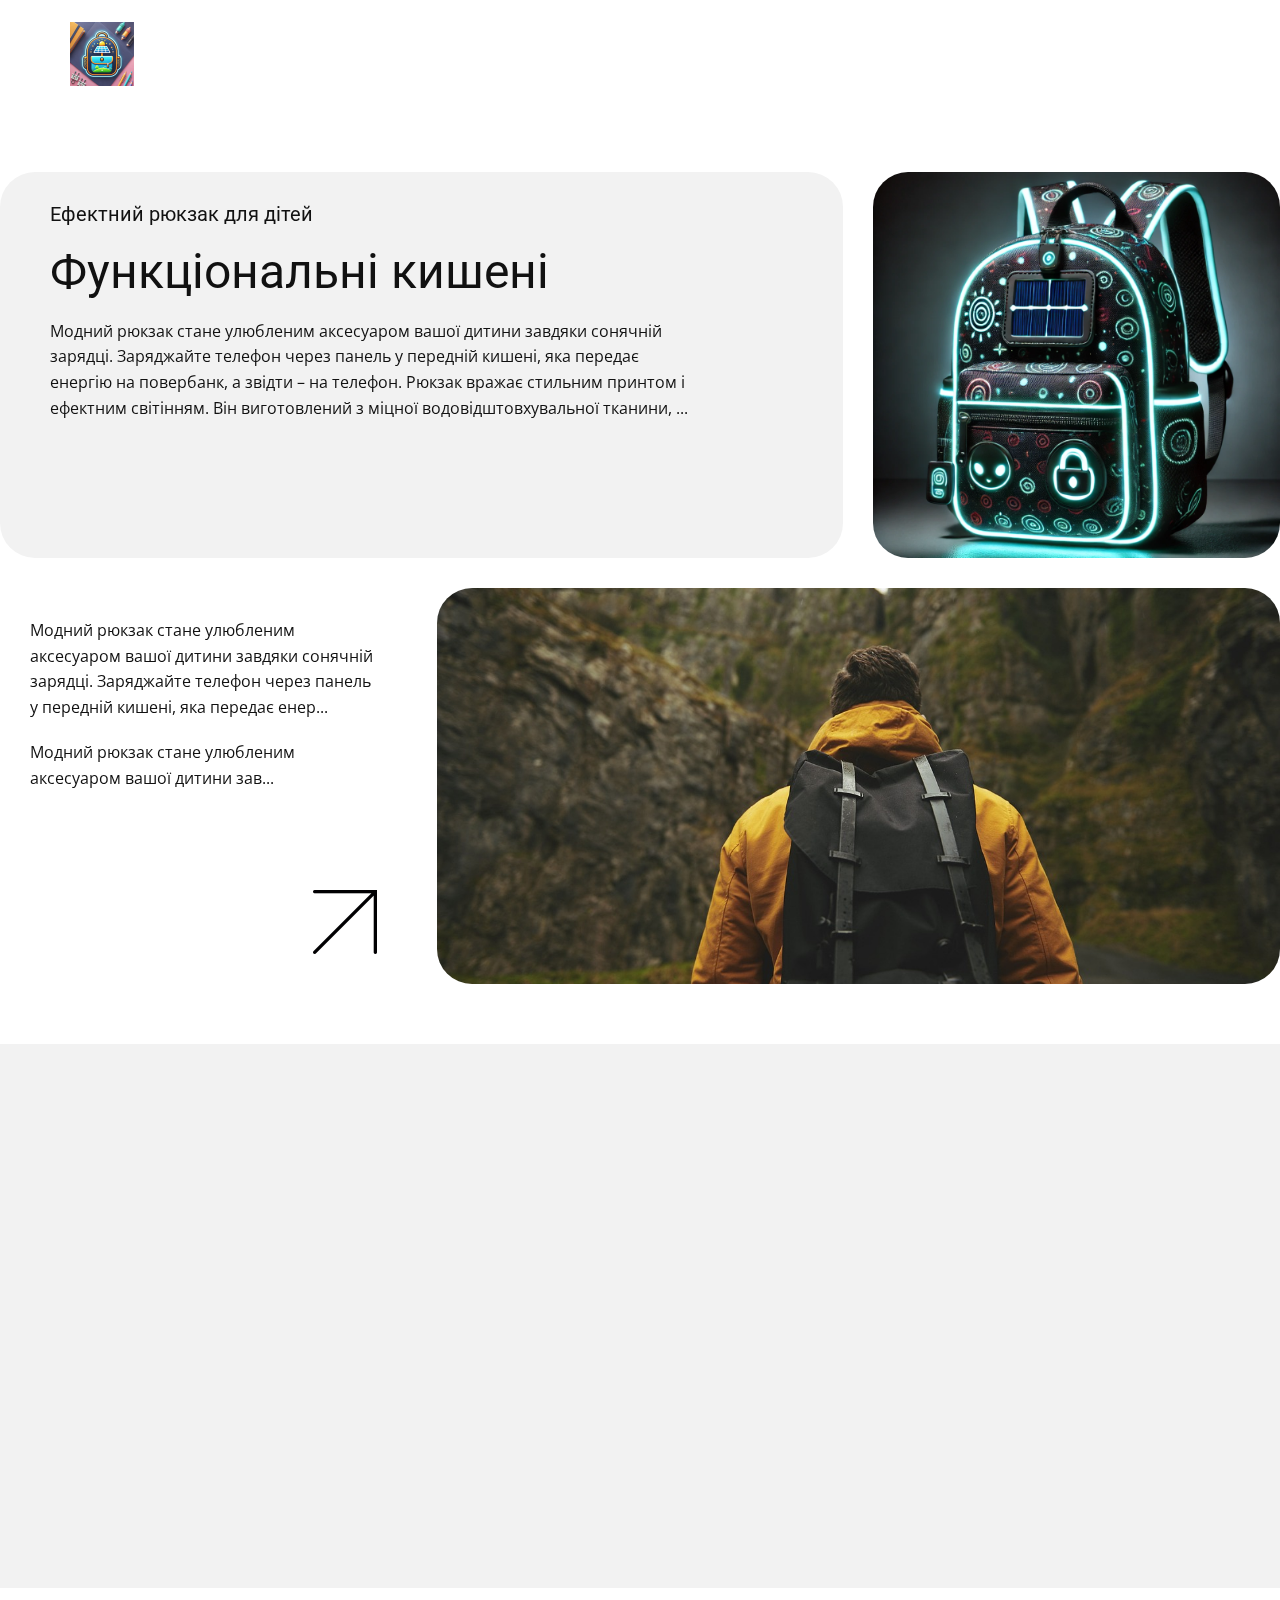
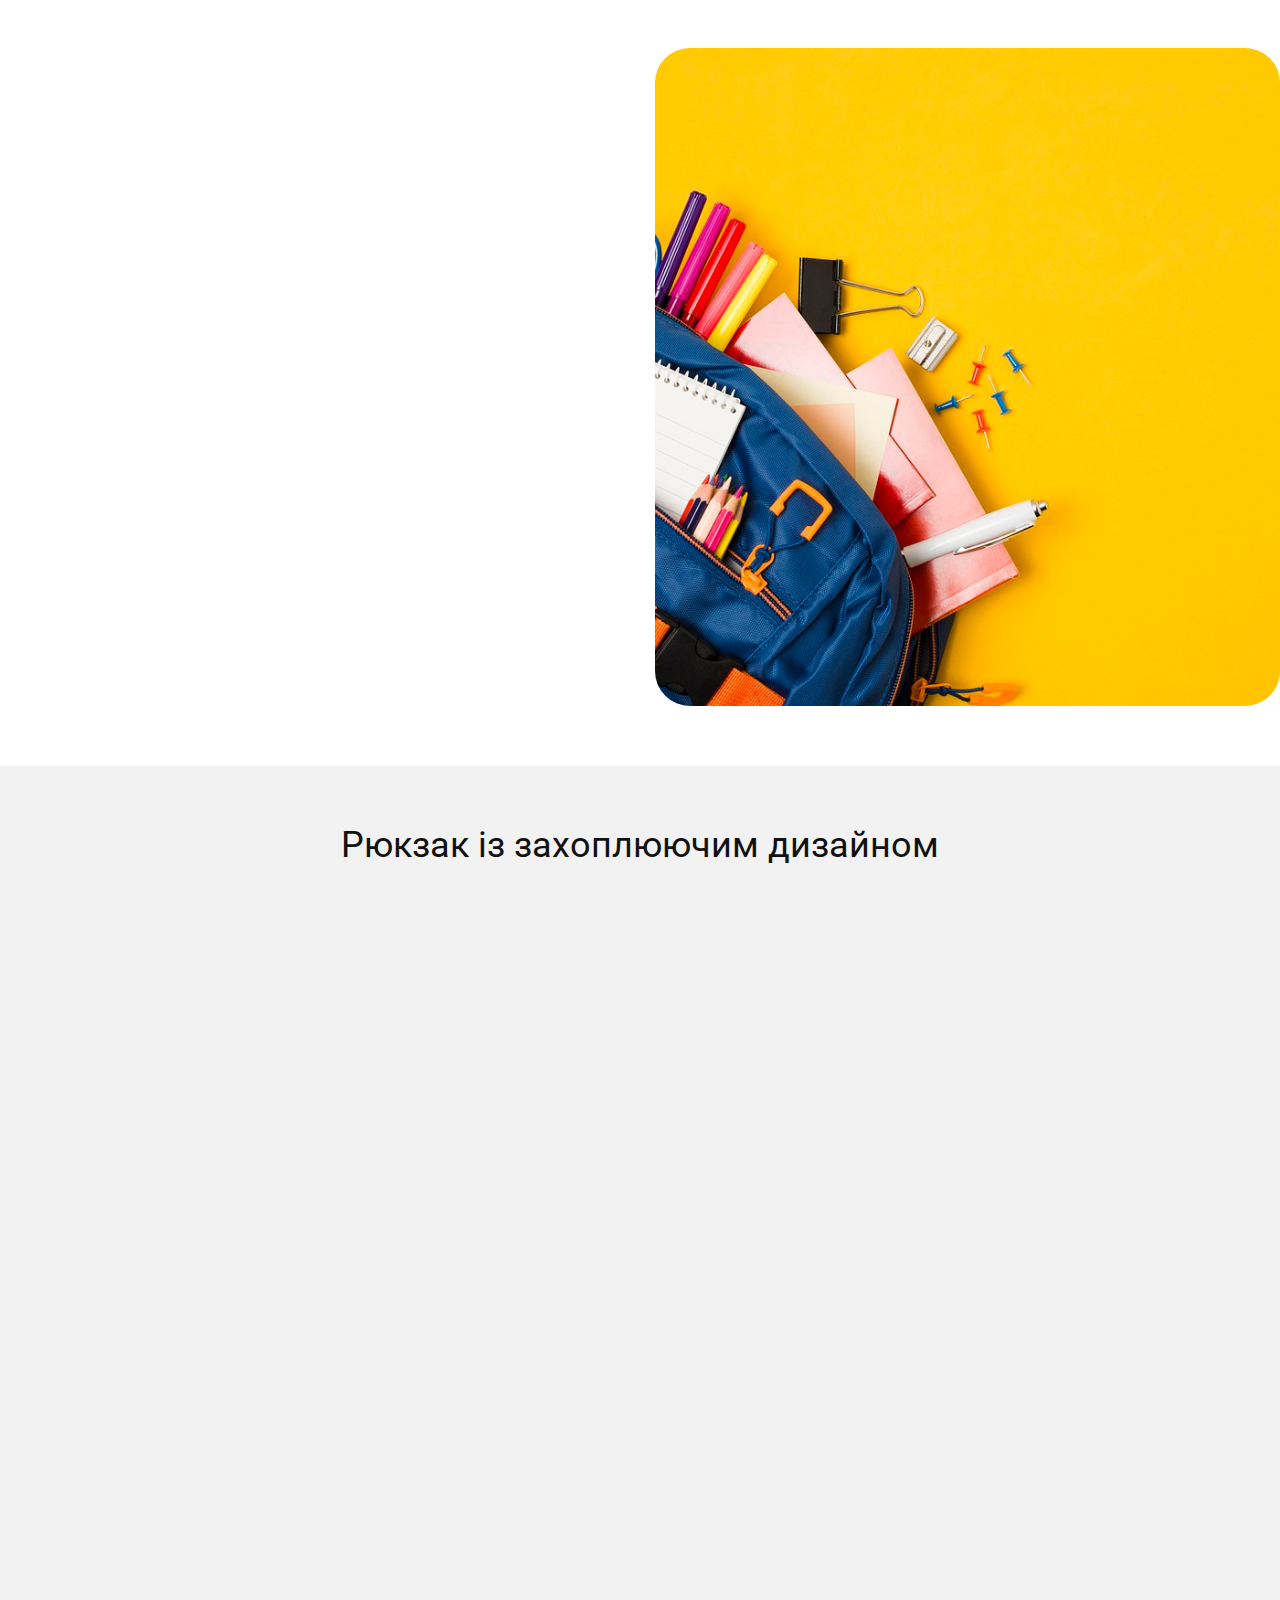
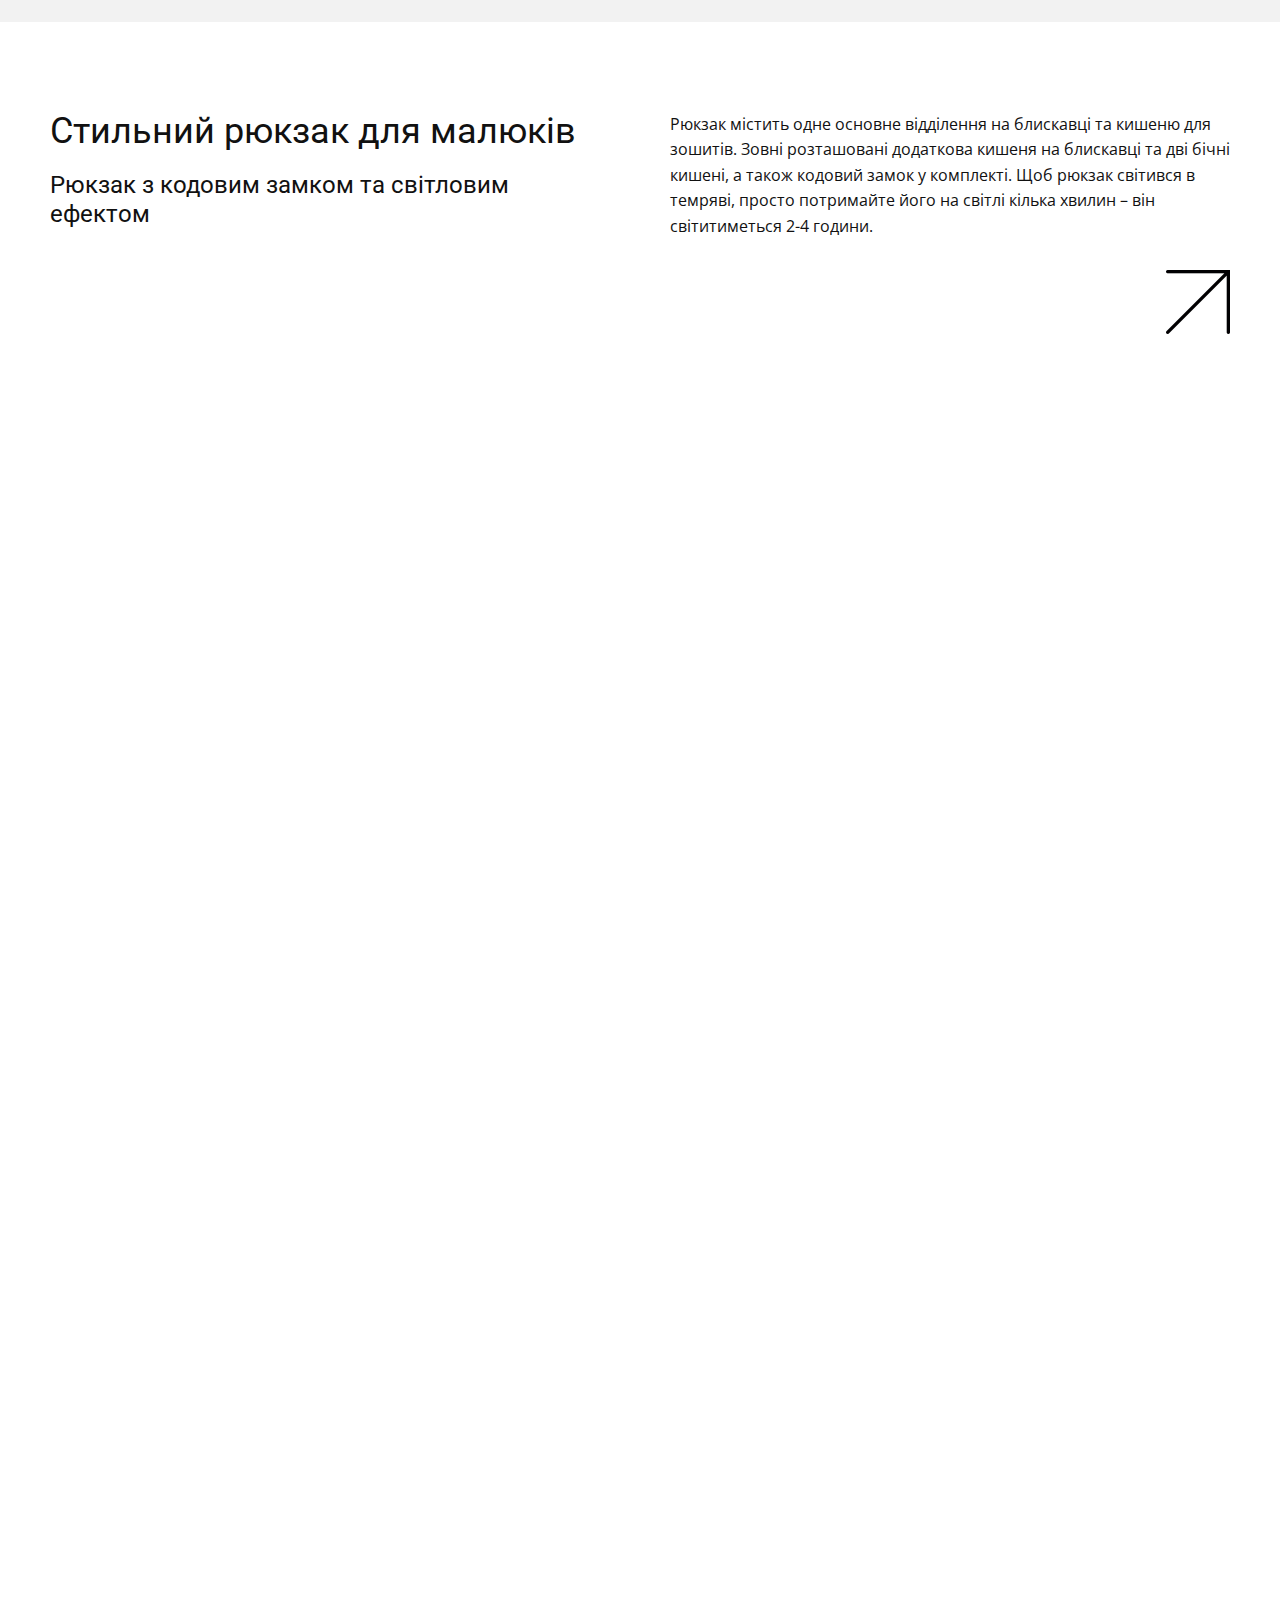
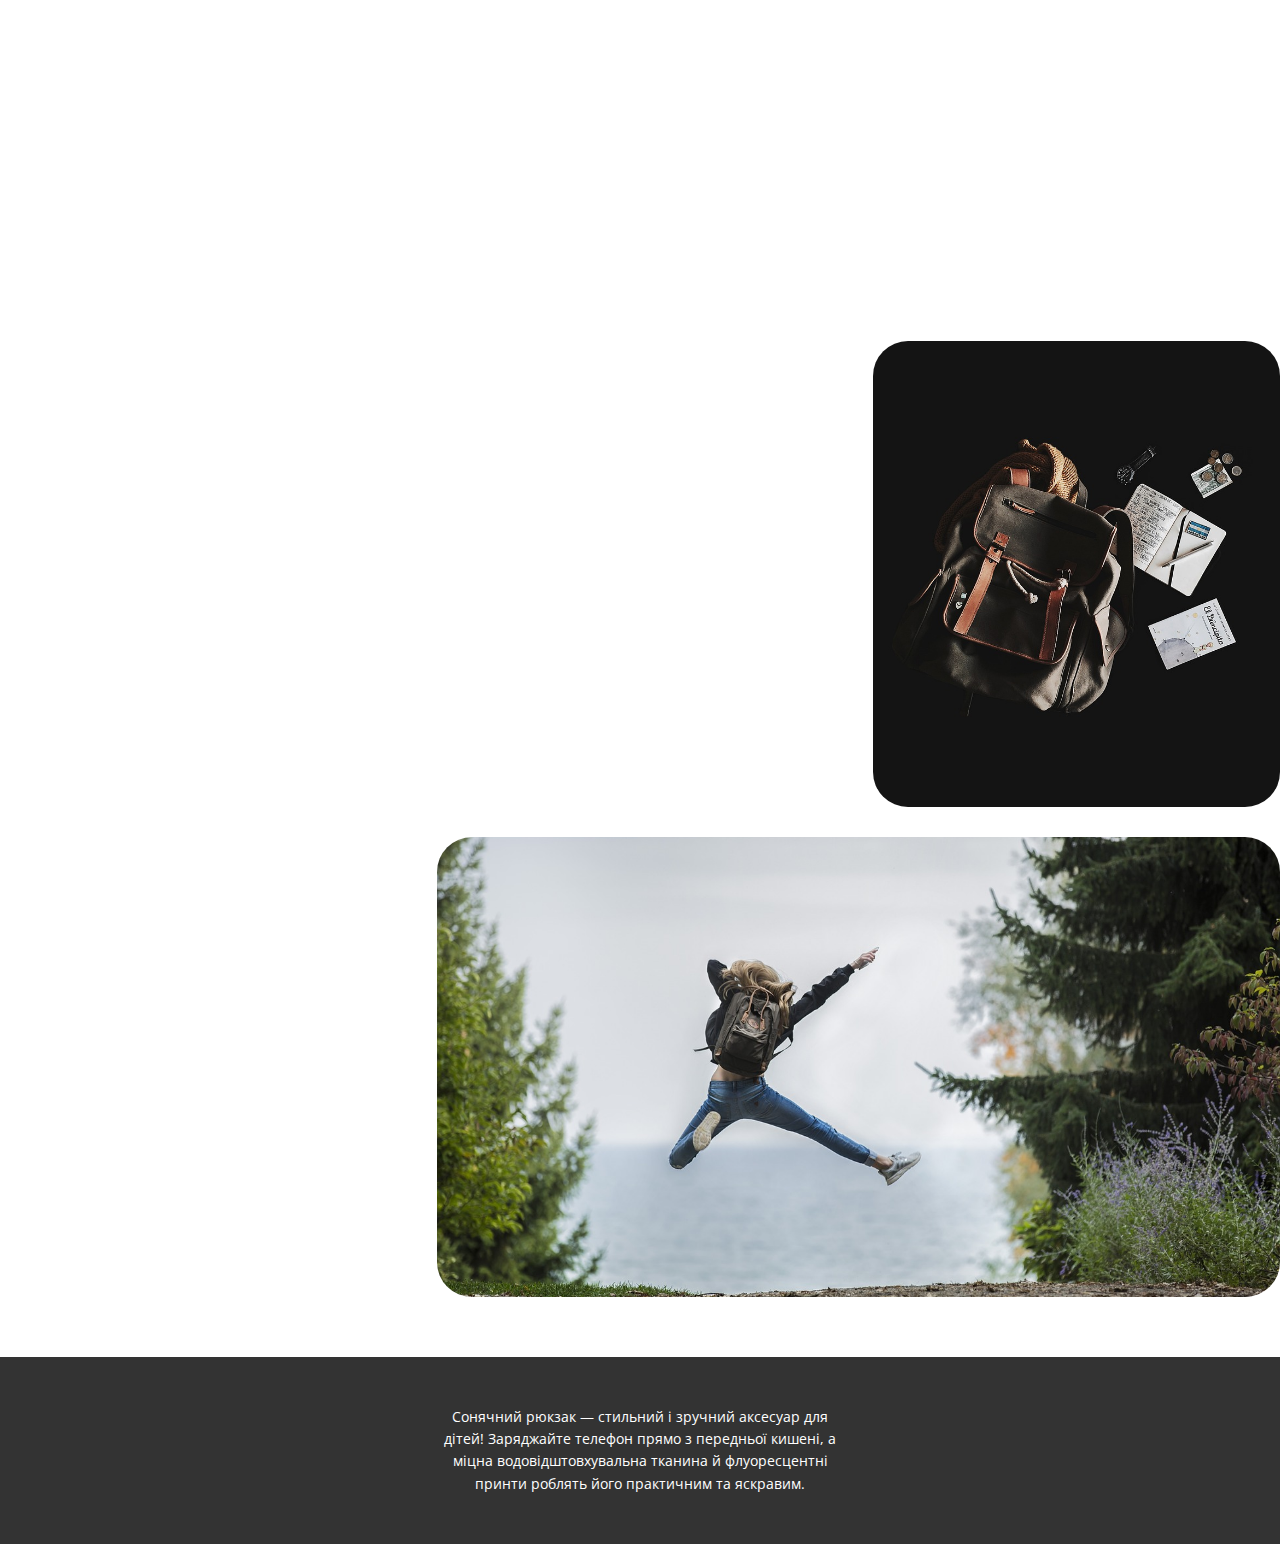
==== index.html @ d0a14e31 "Add files via upload" ====
<!DOCTYPE html>
<html style="font-size: 16px;" lang="ua"><head>
    <meta name="viewport" content="width=device-width, initial-scale=1.0">
    <meta charset="utf-8">
    <meta name="keywords" content="">
    <meta name="description" content="">
    <title>Сторінка 1</title>
    <link rel="stylesheet" href="nicepage.css" media="screen">
<link rel="stylesheet" href="index.css" media="screen">
    <script class="u-script" type="text/javascript" src="jquery-1.9.1.min.js" defer=""></script>
    <script class="u-script" type="text/javascript" src="nicepage.js" defer=""></script>
    <meta name="generator" content="Nicepage 6.20.0, nicepage.com">
    <link id="u-theme-google-font" rel="stylesheet" href="https://fonts.googleapis.com/css?family=Roboto:100,100i,300,300i,400,400i,500,500i,700,700i,900,900i|Open+Sans:300,300i,400,400i,500,500i,600,600i,700,700i,800,800i">
    
    
    
    
    
    
    
    
    
    <script type="application/ld+json">{
		"@context": "http://schema.org",
		"@type": "Organization",
		"name": "advertising",
		"url": "/",
		"logo": "images/DALLE2024-10-3019.06.03-Amodernplayfullogoforachildrensbackpackbrandfeaturingasmallsolarpaneliconandaglowingeffect.Thedesignshouldbesimpleyeteye-ca.webp"
}</script>
    <meta name="theme-color" content="#ea7fcb">
    <meta property="og:title" content="Сторінка 1">
    <meta property="og:description" content="">
    <meta property="og:type" content="website">
    <link rel="canonical" href="/">
  <meta data-intl-tel-input-cdn-path="intlTelInput/"></head>
  <body data-home-page="https://website6375941.nicepage.io/Сторінка-1.html?version=374a8055-3400-31e0-6008-9b293dee1663" data-home-page-title="Сторінка 1" data-path-to-root="./" data-include-products="false" class="u-body u-xl-mode" data-lang="ua"><header class="u-clearfix u-header" id="sec-f610" data-animation-name="" data-animation-duration="0" data-animation-delay="0" data-animation-direction=""><div class="u-clearfix u-sheet u-sheet-1">
        <a href="#" class="u-image u-logo u-image-1" data-image-width="1024" data-image-height="1024">
          <img src="images/DALLE2024-10-3019.06.03-Amodernplayfullogoforachildrensbackpackbrandfeaturingasmallsolarpaneliconandaglowingeffect.Thedesignshouldbesimpleyeteye-ca.webp" class="u-logo-image u-logo-image-1">
        </a>
      </div></header> 
    <section class="u-clearfix u-valign-middle u-section-1" id="sec-7e2e">
      <div class="data-layout-selected u-clearfix u-expanded-width u-gutter-30 u-layout-wrap u-layout-wrap-1">
        <div class="u-gutter-0 u-layout">
          <div class="u-layout-col">
            <div class="u-size-30">
              <div class="u-layout-row">
                <div class="u-container-style u-grey-5 u-layout-cell u-radius u-shape-round u-size-40 u-layout-cell-1" data-animation-name="flipIn" data-animation-duration="3000" data-animation-delay="0" data-animation-direction="X">
                  <div class="u-container-layout u-container-layout-1">
                    <h5 class="u-text u-text-default u-text-1">Ефектний рюкзак для дітей</h5>
                    <h1 class="u-text u-text-default u-text-2">Функціональні кишені</h1>
                    <p class="u-text u-text-3">Модний рюкзак стане улюбленим аксесуаром вашої дитини завдяки сонячній зарядці. Заряджайте телефон через панель у передній кишені, яка передає енергію на повербанк, а звідти – на телефон. Рюкзак вражає стильним принтом і ефектним світінням. Він виготовлений з міцної водовідштовхувальної тканини, ...</p>
                  </div>
                </div>
                <div class="u-container-style u-image u-image-round u-layout-cell u-radius u-size-20 u-image-1" data-image-width="1024" data-image-height="1024">
                  <div class="u-container-layout u-container-layout-2"></div>
                </div>
              </div>
            </div>
            <div class="u-size-30">
              <div class="u-layout-row">
                <div class="u-container-style u-layout-cell u-size-20 u-layout-cell-3" data-animation-name="flipIn" data-animation-duration="3000" data-animation-delay="0" data-animation-direction="X">
                  <div class="u-container-layout u-valign-bottom-lg u-valign-bottom-md u-valign-bottom-xl u-valign-top-sm u-valign-top-xs u-container-layout-3">
                    <p class="u-text u-text-default u-text-4">Модний рюкзак стане улюбленим аксесуаром вашої дитини завдяки сонячній зарядці. Заряджайте телефон через панель у передній кишені, яка передає енер...</p>
                    <p class="u-text u-text-default u-text-5">Модний рюкзак стане улюбленим аксесуаром вашої дитини зав...</p><span class="u-file-icon u-icon u-icon-1"><img src="images/20959.png" alt=""></span>
                  </div>
                </div>
                <div class="u-container-style u-image u-image-round u-layout-cell u-radius u-size-40 u-image-2" data-image-width="1280" data-image-height="854">
                  <div class="u-container-layout u-container-layout-4"></div>
                </div>
              </div>
            </div>
          </div>
        </div>
      </div>
    </section>
    <section class="u-clearfix u-container-align-center u-grey-5 u-valign-middle-lg u-valign-middle-xl u-valign-middle-xs u-section-2" id="sec-ed4f">
      <div class="u-expanded-width u-list u-list-1">
        <div class="u-repeater u-repeater-1">
          <div class="u-container-align-center u-container-style u-list-item u-radius u-repeater-item u-shape-round u-white u-list-item-1" data-animation-name="flipIn" data-animation-duration="1000" data-animation-direction="X">
            <div class="u-container-layout u-similar-container u-valign-middle u-container-layout-1"><span class="u-align-center u-file-icon u-icon u-icon-1"><img src="images/8637218.png" alt=""></span>
              <h5 class="u-align-center u-text u-text-default-sm u-text-default-xs u-text-1">Сонячна зарядка</h5>
              <p class="u-align-center u-text u-text-2">Модний рюкзак стане улюбленим аксесуаром вашої дитини завдяки сонячній зарядці. Заряджайте телефон через панель у передній кишені, яка передає енер...</p>
            </div>
          </div>
          <div class="u-container-align-center u-container-style u-list-item u-radius u-repeater-item u-shape-round u-white u-list-item-2" data-animation-name="flipIn" data-animation-duration="3000" data-animation-delay="0" data-animation-direction="X">
            <div class="u-container-layout u-similar-container u-valign-middle u-container-layout-2"><span class="u-align-center u-file-icon u-icon u-icon-2"><img src="images/1304170.png" alt=""></span>
              <h5 class="u-align-center u-text u-text-default-sm u-text-default-xs u-text-3">Ефектний дизайн</h5>
              <p class="u-align-center u-text u-text-4">Рюкзак вражає стильним принтом і ефектним світінням. Він виготовлений з міцної водовідштовхувальної тканини, легко чиститься і має привабливий вигл...</p>
            </div>
          </div>
          <div class="u-container-align-center u-container-style u-list-item u-radius u-repeater-item u-shape-round u-white u-list-item-3" data-animation-name="flipIn" data-animation-duration="1000" data-animation-direction="X">
            <div class="u-container-layout u-similar-container u-valign-middle u-container-layout-3"><span class="u-align-center u-file-icon u-icon u-icon-3"><img src="images/4944569.png" alt=""></span>
              <h5 class="u-align-center u-text u-text-default-sm u-text-default-xs u-text-5">Міцна тканина</h5>
              <p class="u-align-center u-text u-text-6">Рюкзак містить одне основне відділення на блискавці та кишеню для зошитів. Зовні розташовані додаткова кишеня на блискавці та дві бічні кишені, а т...</p>
            </div>
          </div>
        </div>
      </div>
    </section>
    <section class="u-clearfix u-valign-middle u-section-3" id="sec-0cc5">
      <div class="data-layout-selected u-clearfix u-expanded-width u-gutter-30 u-layout-wrap u-layout-wrap-1">
        <div class="u-layout">
          <div class="u-layout-row">
            <div class="u-container-style u-grey-5 u-layout-cell u-radius u-shape-round u-size-30 u-layout-cell-1" data-animation-name="flipIn" data-animation-duration="3000" data-animation-delay="0" data-animation-direction="X">
              <div class="u-container-layout u-valign-bottom u-container-layout-1">
                <h2 class="u-text u-text-default u-text-1">Світлове відображення</h2>
                <h4 class="u-text u-text-2">Міцний рюкзак зі світловим ефектом</h4>
                <p class="u-text u-text-3">Рюкзак вражає стильним принтом і ефектним світінням. Він виготовлений з міцної водовідштовхувальної тканини, легко чиститься і має привабливий вигл...</p>
                <h6 class="u-text u-text-default u-text-4">Зручний рюкзак з флуоресцентними принтами</h6>
              </div>
            </div>
            <div class="u-container-style u-gradient u-image u-layout-cell u-radius u-shape-round u-size-30 u-image-1" data-image-width="1280" data-image-height="720">
              <div class="u-container-layout u-container-layout-2"></div>
            </div>
          </div>
        </div>
      </div>
    </section>
    <section class="u-clearfix u-grey-5 u-section-4" id="sec-d06e">
      <h2 class="u-align-center u-text u-text-default u-text-1">Рюкзак із захоплюючим дизайном</h2>
      <div class="u-expanded-width u-list u-list-1">
        <div class="u-repeater u-repeater-1">
          <div class="u-container-style u-list-item u-radius u-repeater-item u-shape-round u-white u-list-item-1" data-animation-name="flipIn" data-animation-duration="3000" data-animation-delay="0" data-animation-direction="X">
            <div class="u-container-layout u-similar-container u-container-layout-1"><span class="u-align-left u-file-icon u-icon u-icon-rounded u-palette-1-base u-radius u-text-white u-icon-1"><img src="images/3483127-d1c058cb.png" alt=""></span>
              <h5 class="u-align-left u-text u-text-default u-text-2">Модний рюкзак з сонячною зарядкою</h5>
              <p class="u-align-left u-text u-text-3">Щоб рюкзак світився в темряві, просто потримайте його на світлі кілька хвилин – він світитиметься 2-4 години.</p>
            </div>
          </div>
          <div class="u-container-style u-list-item u-radius u-repeater-item u-shape-round u-white u-list-item-2" data-animation-name="flipIn" data-animation-duration="1000" data-animation-direction="X">
            <div class="u-container-layout u-similar-container u-container-layout-2"><span class="u-align-left u-file-icon u-icon u-icon-rounded u-palette-1-base u-radius u-text-white u-icon-2"><img src="images/8593364-08248f1e.png" alt=""></span>
              <h5 class="u-align-left u-text u-text-default u-text-4">Блискавкове відділення</h5>
              <p class="u-align-left u-text u-text-5">Флуоресцентні принти безпечні для здоров'я.</p>
            </div>
          </div>
          <div class="u-container-style u-list-item u-radius u-repeater-item u-shape-round u-white u-list-item-3" data-animation-name="flipIn" data-animation-duration="1000" data-animation-direction="X">
            <div class="u-container-layout u-similar-container u-container-layout-3"><span class="u-align-left u-file-icon u-icon u-icon-rounded u-palette-1-base u-radius u-text-white u-icon-3"><img src="images/2591945-7b224637.png" alt=""></span>
              <h5 class="u-align-left u-text u-text-default u-text-6">Компактний розмір</h5>
              <p class="u-align-left u-text u-text-7">Флуоресцентні принти безпечні для здоров'я.</p>
            </div>
          </div>
        </div>
      </div>
    </section>
    <section class="skrollable u-clearfix u-container-align-center u-valign-top-md u-valign-top-sm u-valign-top-xs u-section-5" id="sec-644e">
      <div class="data-layout-selected u-clearfix u-expanded-width u-layout-wrap u-layout-wrap-1">
        <div class="u-layout">
          <div class="u-layout-row">
            <div class="u-container-align-left u-container-style u-layout-cell u-size-30 u-layout-cell-1">
              <div class="u-container-layout u-valign-top u-container-layout-1">
                <h2 class="u-align-left u-text u-text-1">Стильний рюкзак для малюків</h2>
                <h4 class="u-align-left u-text u-text-2">Рюкзак з кодовим замком та світловим ефектом</h4>
                <p class="u-align-left u-text u-text-3"></p>
              </div>
            </div>
            <div class="u-container-style u-layout-cell u-size-30 u-layout-cell-2">
              <div class="u-container-layout u-valign-bottom u-container-layout-2">
                <p class="u-align-left u-text u-text-4">Рюкзак містить одне основне відділення на блискавці та кишеню для зошитів. Зовні розташовані додаткова кишеня на блискавці та дві бічні кишені, а також кодовий замок у комплекті. Щоб рюкзак світився в темряві, просто потримайте його на світлі кілька хвилин – він світитиметься 2-4 години.</p><span class="u-align-left u-file-icon u-icon u-icon-1"><img src="images/20959.png" alt=""></span>
              </div>
            </div>
          </div>
        </div>
      </div>
      <div class="skrollable u-container-style u-expanded-width u-gradient u-group u-image u-parallax u-radius u-shape-round u-image-1" data-image-width="1280" data-image-height="854">
        <div class="u-container-layout u-container-layout-3"></div>
      </div>
    </section>
    <section class="skrollable u-clearfix u-image u-parallax u-section-6" id="sec-76ff" data-image-width="853" data-image-height="1280">
      <div class="u-clearfix u-sheet u-sheet-1">
        <div class="u-container-style u-group u-radius u-shape-round u-white u-group-1" data-animation-name="customAnimationIn" data-animation-duration="2000" data-animation-delay="0">
          <div class="u-container-layout u-valign-top u-container-layout-1">
            <h3 class="u-text u-text-default u-text-1">Безпечні флуоресцентні принти</h3>
            <p class="u-text u-text-default u-text-2">Рюкзак містить одне основне відділення на блискавці та кишеню для зошитів. Зовні розташовані додаткова кишеня на блискавці та дві бічні кишені, а т...</p><span class="u-file-icon u-icon u-icon-1" data-href="#"><img src="images/20959.png" alt=""></span>
          </div>
        </div>
      </div>
    </section>
    <section class="u-clearfix u-container-align-left u-valign-middle u-section-7" id="sec-ea29">
      <div class="data-layout-selected u-clearfix u-expanded-width u-gutter-30 u-layout-wrap u-layout-wrap-1">
        <div class="u-layout">
          <div class="u-layout-col">
            <div class="u-size-30">
              <div class="u-layout-row">
                <div class="u-container-align-left u-container-style u-layout-cell u-size-40 u-layout-cell-1" data-animation-name="flipIn" data-animation-duration="3000" data-animation-delay="0" data-animation-direction="X">
                  <div class="u-container-layout u-valign-middle u-container-layout-1">
                    <h5 class="u-align-left u-text u-text-default u-text-1">Практичний рюкзак для школярів</h5>
                    <h2 class="u-align-left u-text u-text-2">Легка чистка</h2>
                    <p class="u-align-left u-text u-text-3">Щоб рюкзак світився в темряві, просто потримайте його на світлі кілька хвилин – він світитиметься 2-4 години.</p>
                    <h5 class="u-align-left u-text u-text-4">Світловий рюкзак з багатьма кишенями</h5>
                    <p class="u-align-left u-text u-text-5">Флуоресцентні принти безпечні для здоров'я. Рюкзак вражає стильним принтом і ефектним світінням. Він виготовлений з міцної водовідштовхувальної тканини, легко чиститься і має привабливий вигляд.</p>
                  </div>
                </div>
                <div class="u-container-style u-image u-layout-cell u-radius u-shape-round u-size-20 u-image-1" data-image-width="1280" data-image-height="853">
                  <div class="u-container-layout u-valign-middle-lg u-valign-middle-md u-valign-middle-sm u-valign-middle-xs u-container-layout-2"></div>
                </div>
              </div>
            </div>
            <div class="u-size-30">
              <div class="u-layout-row">
                <div class="u-container-style u-grey-5 u-layout-cell u-radius u-shape-round u-size-20 u-layout-cell-3" data-animation-name="flipIn" data-animation-duration="2000" data-animation-delay="0" data-animation-direction="X">
                  <div class="u-container-layout u-valign-middle u-container-layout-3">
                    <h5 class="u-text u-text-default u-text-6">Рюкзак з водовідштовхувальної тканини</h5>
                    <p class="u-text u-text-default u-text-7">Модний рюкзак стане улюбленим аксесуаром вашої дитини завдяки сонячній зарядці. Заряджайте телефон через панель у передній кишені, яка передає енергію на повербанк, а звідти – на телефон. Рюкзак вражає стильним принтом і ефектним світінням. Він виготовлений з міцної водовідштовхувальної тканини, ...</p>
                  </div>
                </div>
                <div class="u-container-align-center u-container-style u-image u-image-round u-layout-cell u-radius u-size-40 u-image-2" data-image-width="1280" data-image-height="853">
                  <div class="u-container-layout u-container-layout-4"></div>
                </div>
              </div>
            </div>
          </div>
        </div>
      </div>
    </section>
    
    
    
    <footer class="u-align-center u-clearfix u-container-align-center u-footer u-grey-80 u-footer" id="sec-3dfa"><div class="u-clearfix u-sheet u-sheet-1">
        <p class="u-small-text u-text u-text-variant u-text-1">
          <font style="vertical-align: inherit;">
            <font style="vertical-align: inherit;"> Сонячний рюкзак — стильний і зручний аксесуар для дітей! Заряджайте телефон прямо з передньої кишені, а міцна водовідштовхувальна тканина й флуоресцентні принти роблять його практичним та яскравим.</font>
          </font>
        </p>
      </div></footer>
  
  
</body></html>
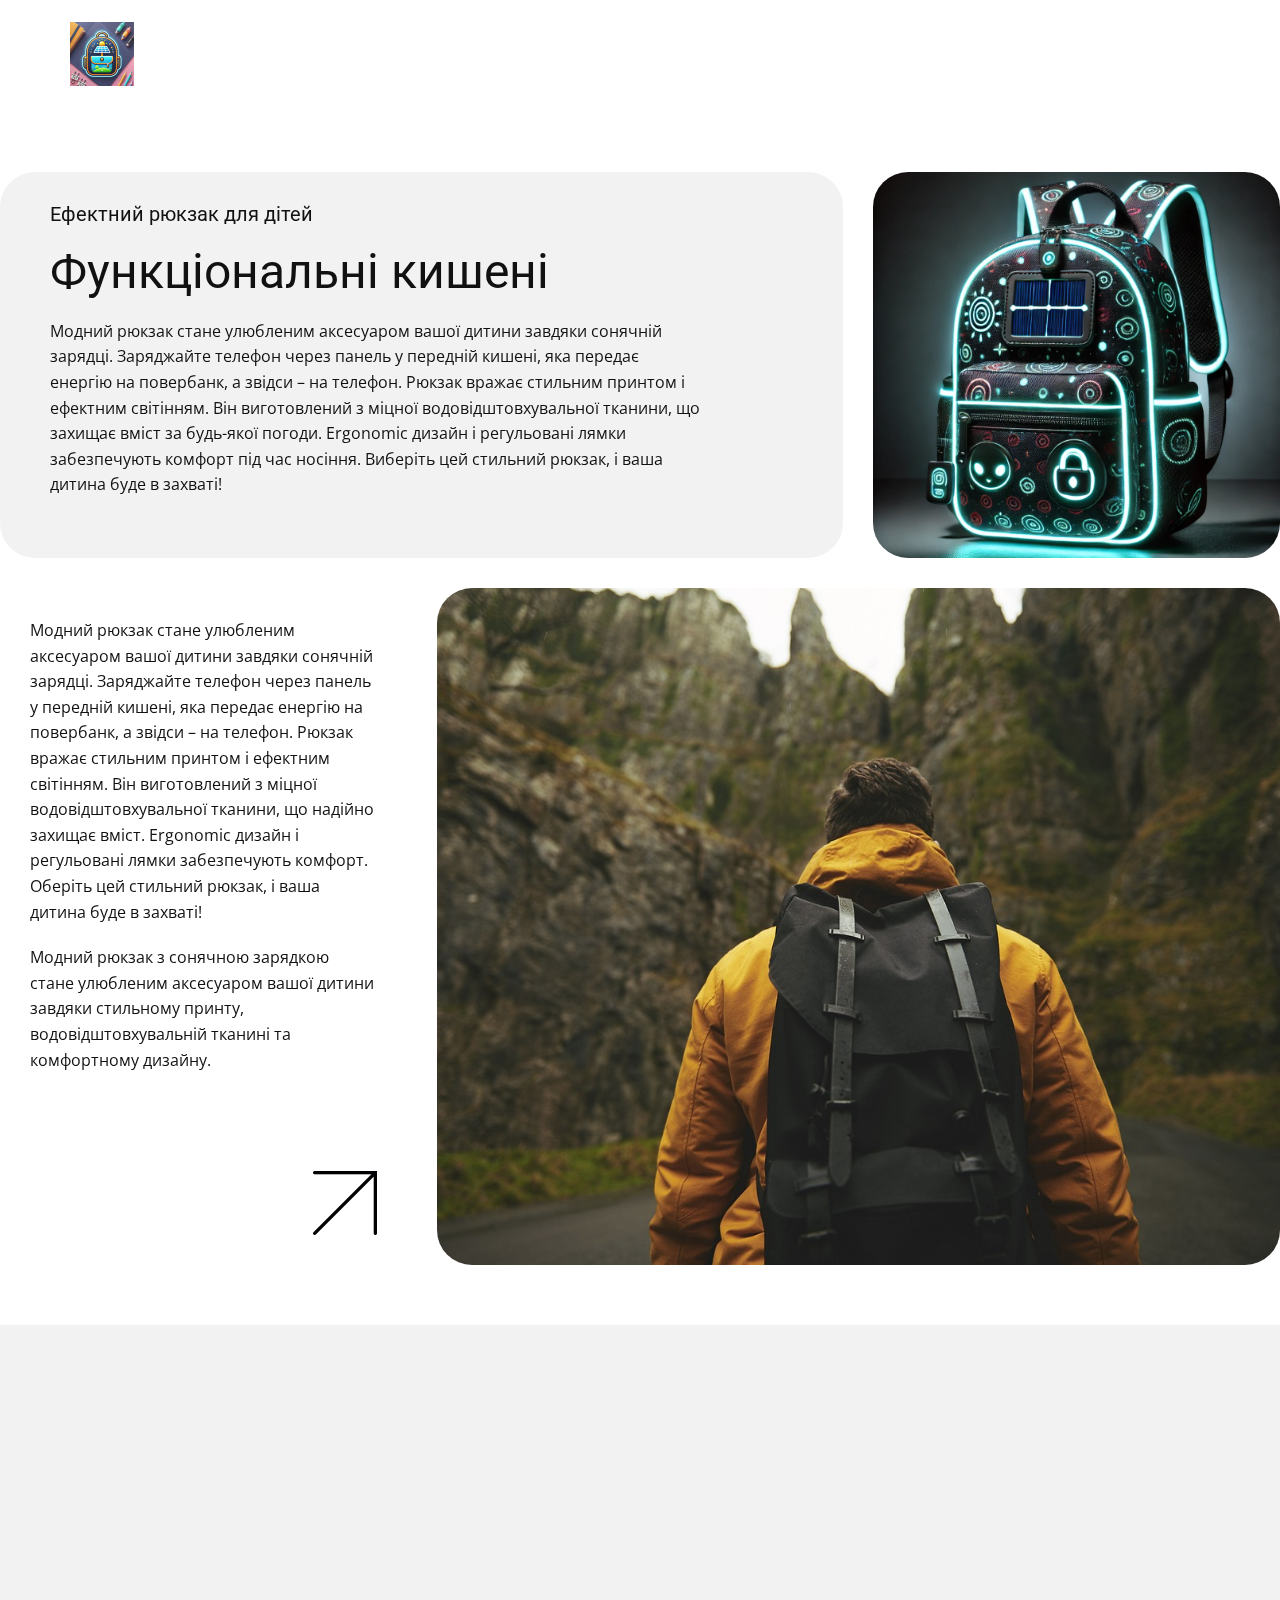
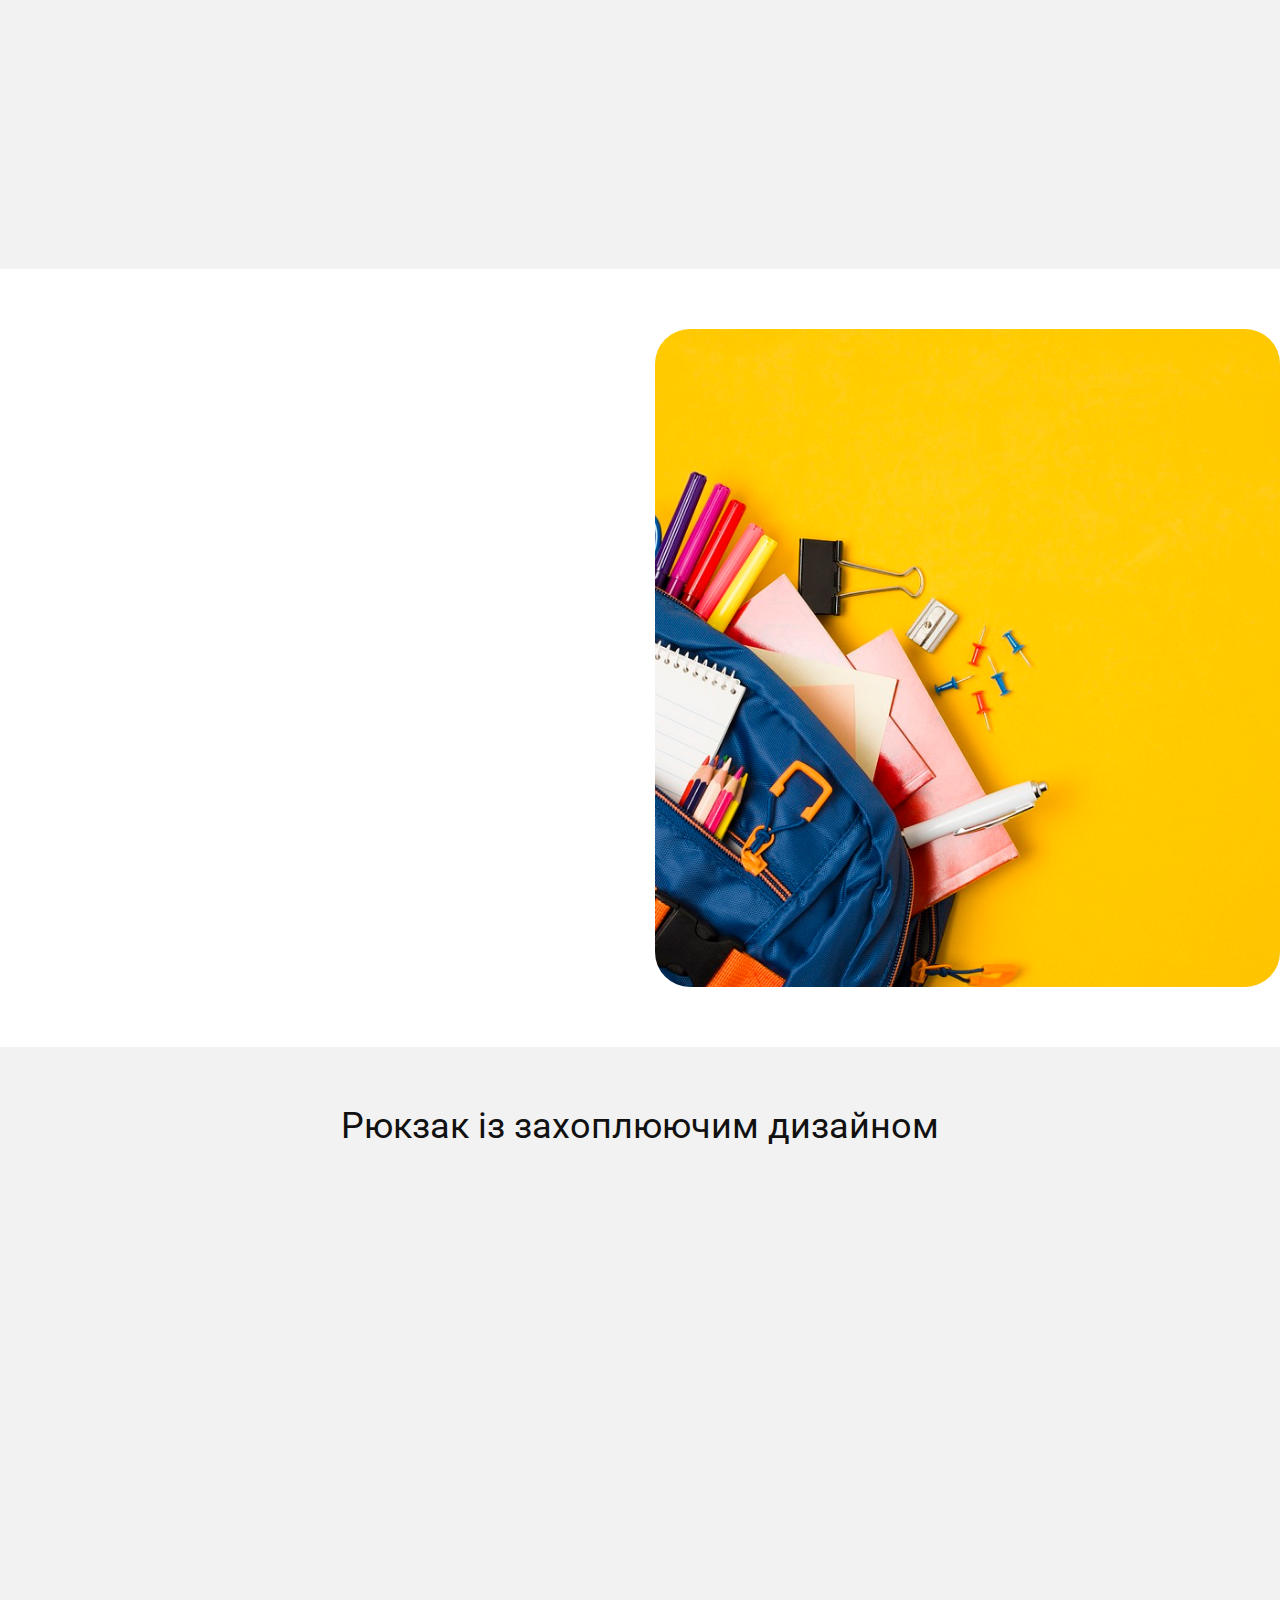
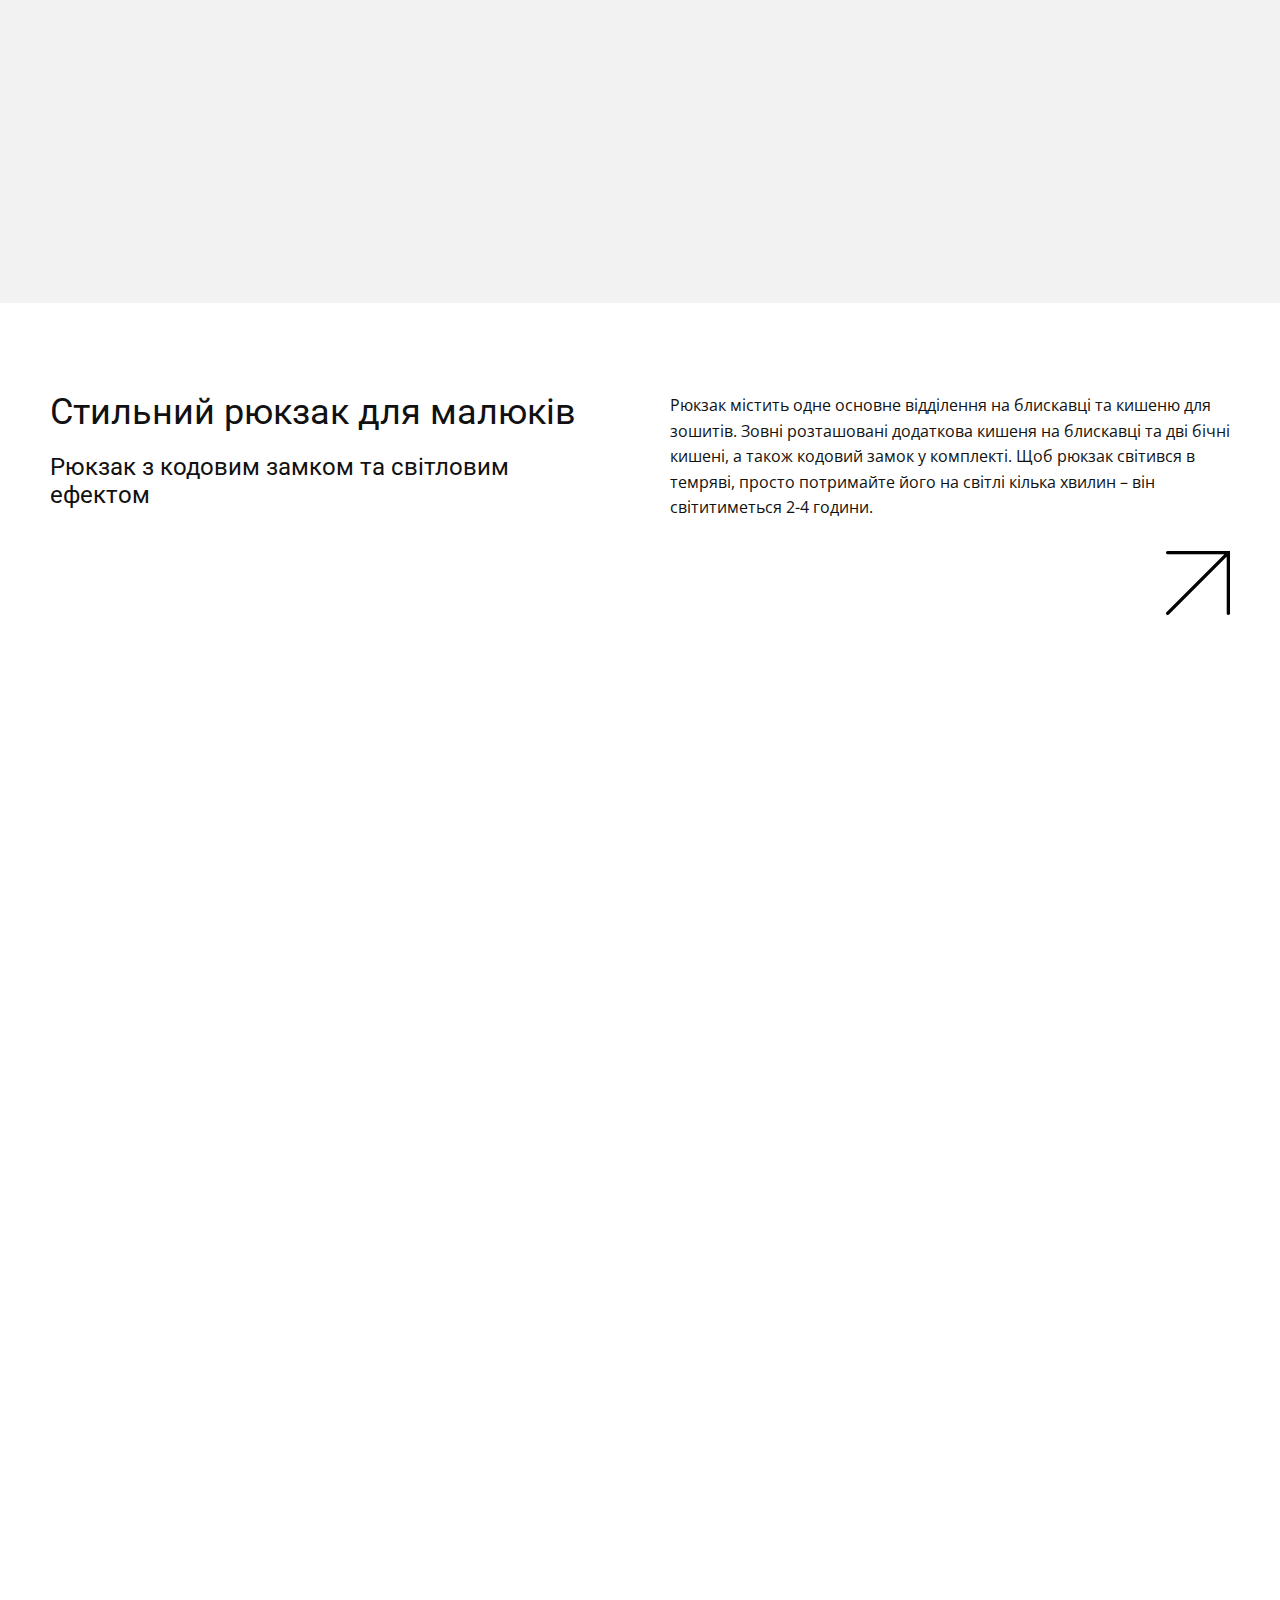
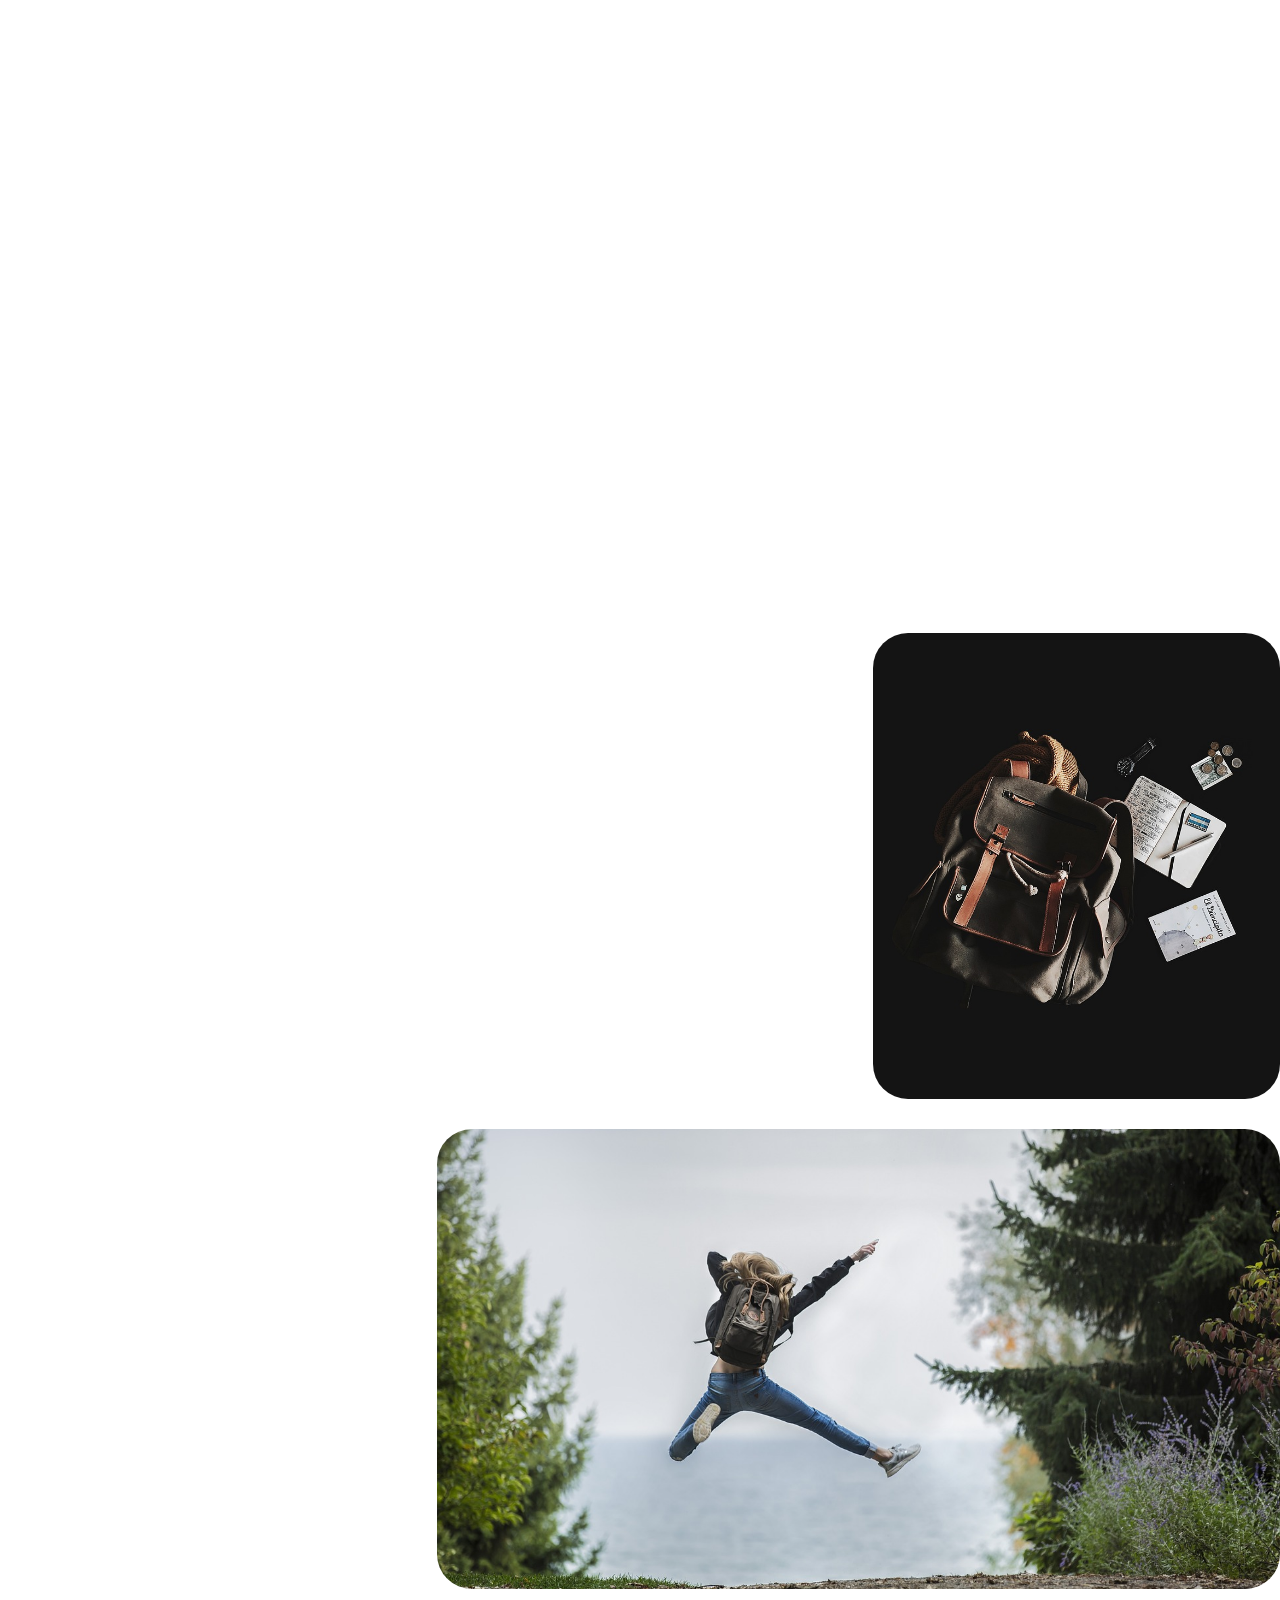
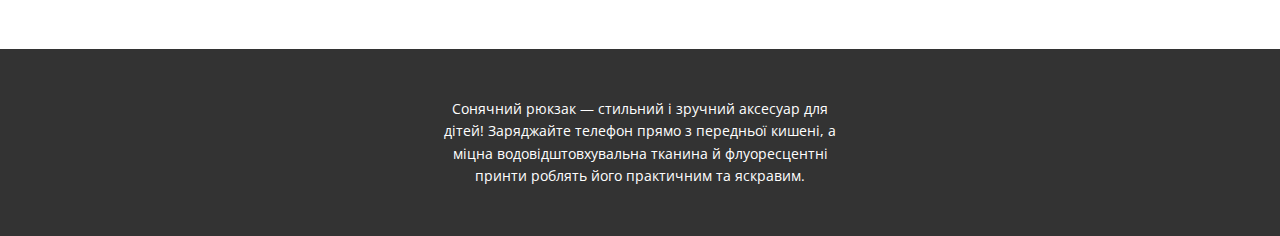
==== commit 6a92f436: "Add files via upload" ====
--- a/index.html
+++ b/index.html
@@ -48,7 +48,7 @@
                   <div class="u-container-layout u-container-layout-1">
                     <h5 class="u-text u-text-default u-text-1">Ефектний рюкзак для дітей</h5>
                     <h1 class="u-text u-text-default u-text-2">Функціональні кишені</h1>
-                    <p class="u-text u-text-3">Модний рюкзак стане улюбленим аксесуаром вашої дитини завдяки сонячній зарядці. Заряджайте телефон через панель у передній кишені, яка передає енергію на повербанк, а звідти – на телефон. Рюкзак вражає стильним принтом і ефектним світінням. Він виготовлений з міцної водовідштовхувальної тканини, ...</p>
+                    <p class="u-text u-text-3">Модний рюкзак стане улюбленим аксесуаром вашої дитини завдяки сонячній зарядці. Заряджайте телефон через панель у передній кишені, яка передає енергію на повербанк, а звідси – на телефон. Рюкзак вражає стильним принтом і ефектним світінням. Він виготовлений з міцної водовідштовхувальної тканини, що захищає вміст за будь-якої погоди. Ergonomic дизайн і регульовані лямки забезпечують комфорт під час носіння. Виберіть цей стильний рюкзак, і ваша дитина буде в захваті!</p>
                   </div>
                 </div>
                 <div class="u-container-style u-image u-image-round u-layout-cell u-radius u-size-20 u-image-1" data-image-width="1024" data-image-height="1024">
@@ -60,8 +60,8 @@
               <div class="u-layout-row">
                 <div class="u-container-style u-layout-cell u-size-20 u-layout-cell-3" data-animation-name="flipIn" data-animation-duration="3000" data-animation-delay="0" data-animation-direction="X">
                   <div class="u-container-layout u-valign-bottom-lg u-valign-bottom-md u-valign-bottom-xl u-valign-top-sm u-valign-top-xs u-container-layout-3">
-                    <p class="u-text u-text-default u-text-4">Модний рюкзак стане улюбленим аксесуаром вашої дитини завдяки сонячній зарядці. Заряджайте телефон через панель у передній кишені, яка передає енер...</p>
-                    <p class="u-text u-text-default u-text-5">Модний рюкзак стане улюбленим аксесуаром вашої дитини зав...</p><span class="u-file-icon u-icon u-icon-1"><img src="images/20959.png" alt=""></span>
+                    <p class="u-text u-text-default u-text-4">Модний рюкзак стане улюбленим аксесуаром вашої дитини завдяки сонячній зарядці. Заряджайте телефон через панель у передній кишені, яка передає енергію на повербанк, а звідси – на телефон. Рюкзак вражає стильним принтом і ефектним світінням. Він виготовлений з міцної водовідштовхувальної тканини, що надійно захищає вміст. Ergonomic дизайн і регульовані лямки забезпечують комфорт. Оберіть цей стильний рюкзак, і ваша дитина буде в захваті!</p>
+                    <p class="u-text u-text-default u-text-5">Модний рюкзак з сонячною зарядкою стане улюбленим аксесуаром вашої дитини завдяки стильному принту, водовідштовхувальній тканині та комфортному дизайну.</p><span class="u-file-icon u-icon u-icon-1"><img src="images/20959.png" alt=""></span>
                   </div>
                 </div>
                 <div class="u-container-style u-image u-image-round u-layout-cell u-radius u-size-40 u-image-2" data-image-width="1280" data-image-height="854">
@@ -79,19 +79,20 @@
           <div class="u-container-align-center u-container-style u-list-item u-radius u-repeater-item u-shape-round u-white u-list-item-1" data-animation-name="flipIn" data-animation-duration="1000" data-animation-direction="X">
             <div class="u-container-layout u-similar-container u-valign-middle u-container-layout-1"><span class="u-align-center u-file-icon u-icon u-icon-1"><img src="images/8637218.png" alt=""></span>
               <h5 class="u-align-center u-text u-text-default-sm u-text-default-xs u-text-1">Сонячна зарядка</h5>
-              <p class="u-align-center u-text u-text-2">Модний рюкзак стане улюбленим аксесуаром вашої дитини завдяки сонячній зарядці. Заряджайте телефон через панель у передній кишені, яка передає енер...</p>
+              <p class="u-align-center u-text u-text-2">
+                Модний рюкзак стане улюбленим аксесуаром вашої дитини завдяки сонячній зарядці, яка дозволяє заряджати телефон через панель у передній кишені.</p>
             </div>
           </div>
           <div class="u-container-align-center u-container-style u-list-item u-radius u-repeater-item u-shape-round u-white u-list-item-2" data-animation-name="flipIn" data-animation-duration="3000" data-animation-delay="0" data-animation-direction="X">
             <div class="u-container-layout u-similar-container u-valign-middle u-container-layout-2"><span class="u-align-center u-file-icon u-icon u-icon-2"><img src="images/1304170.png" alt=""></span>
               <h5 class="u-align-center u-text u-text-default-sm u-text-default-xs u-text-3">Ефектний дизайн</h5>
-              <p class="u-align-center u-text u-text-4">Рюкзак вражає стильним принтом і ефектним світінням. Він виготовлений з міцної водовідштовхувальної тканини, легко чиститься і має привабливий вигл...</p>
+              <p class="u-align-center u-text u-text-4">Рюкзак вражає стильним принтом і ефектним світінням, виготовлений з міцної водовідштовхувальної тканини, яка легко чиститься і має привабливий вигляд.</p>
             </div>
           </div>
           <div class="u-container-align-center u-container-style u-list-item u-radius u-repeater-item u-shape-round u-white u-list-item-3" data-animation-name="flipIn" data-animation-duration="1000" data-animation-direction="X">
             <div class="u-container-layout u-similar-container u-valign-middle u-container-layout-3"><span class="u-align-center u-file-icon u-icon u-icon-3"><img src="images/4944569.png" alt=""></span>
               <h5 class="u-align-center u-text u-text-default-sm u-text-default-xs u-text-5">Міцна тканина</h5>
-              <p class="u-align-center u-text u-text-6">Рюкзак містить одне основне відділення на блискавці та кишеню для зошитів. Зовні розташовані додаткова кишеня на блискавці та дві бічні кишені, а т...</p>
+              <p class="u-align-center u-text u-text-6">Рюкзак містить одне основне відділення на блискавці та кишеню для зошитів, а також додаткову кишеню на блискавці і дві бічні кишені для зручності.</p>
             </div>
           </div>
         </div>
@@ -105,7 +106,7 @@
               <div class="u-container-layout u-valign-bottom u-container-layout-1">
                 <h2 class="u-text u-text-default u-text-1">Світлове відображення</h2>
                 <h4 class="u-text u-text-2">Міцний рюкзак зі світловим ефектом</h4>
-                <p class="u-text u-text-3">Рюкзак вражає стильним принтом і ефектним світінням. Він виготовлений з міцної водовідштовхувальної тканини, легко чиститься і має привабливий вигл...</p>
+                <p class="u-text u-text-3">Рюкзак вражає стильним принтом і ефектним світінням, виготовлений з міцної водовідштовхувальної тканини, яка легко чиститься і має привабливий вигляд.</p>
                 <h6 class="u-text u-text-default u-text-4">Зручний рюкзак з флуоресцентними принтами</h6>
               </div>
             </div>
@@ -169,7 +170,7 @@
         <div class="u-container-style u-group u-radius u-shape-round u-white u-group-1" data-animation-name="customAnimationIn" data-animation-duration="2000" data-animation-delay="0">
           <div class="u-container-layout u-valign-top u-container-layout-1">
             <h3 class="u-text u-text-default u-text-1">Безпечні флуоресцентні принти</h3>
-            <p class="u-text u-text-default u-text-2">Рюкзак містить одне основне відділення на блискавці та кишеню для зошитів. Зовні розташовані додаткова кишеня на блискавці та дві бічні кишені, а т...</p><span class="u-file-icon u-icon u-icon-1" data-href="#"><img src="images/20959.png" alt=""></span>
+            <p class="u-text u-text-default u-text-2"></p>Рюкзак містить одне основне відділення на блискавці та кишеню для зошитів, а зовні має додаткову кишеню на блискавці та дві бічні кишені для зручності.</p><span class="u-file-icon u-icon u-icon-1" data-href="#"><img src="images/20959.png" alt=""></span>
           </div>
         </div>
       </div>
@@ -199,7 +200,8 @@
                 <div class="u-container-style u-grey-5 u-layout-cell u-radius u-shape-round u-size-20 u-layout-cell-3" data-animation-name="flipIn" data-animation-duration="2000" data-animation-delay="0" data-animation-direction="X">
                   <div class="u-container-layout u-valign-middle u-container-layout-3">
                     <h5 class="u-text u-text-default u-text-6">Рюкзак з водовідштовхувальної тканини</h5>
-                    <p class="u-text u-text-default u-text-7">Модний рюкзак стане улюбленим аксесуаром вашої дитини завдяки сонячній зарядці. Заряджайте телефон через панель у передній кишені, яка передає енергію на повербанк, а звідти – на телефон. Рюкзак вражає стильним принтом і ефектним світінням. Він виготовлений з міцної водовідштовхувальної тканини, ...</p>
+                    <p class="u-text u-text-default u-text-7">
+                      Модний рюкзак стане улюбленим аксесуаром вашої дитини завдяки сонячній зарядці, яка заряджає телефон через панель у передній кишені. Рюкзак вражає стильним принтом і ефектним світінням, виготовлений з міцної водовідштовхувальної тканини.</p>
                   </div>
                 </div>
                 <div class="u-container-align-center u-container-style u-image u-image-round u-layout-cell u-radius u-size-40 u-image-2" data-image-width="1280" data-image-height="853">
